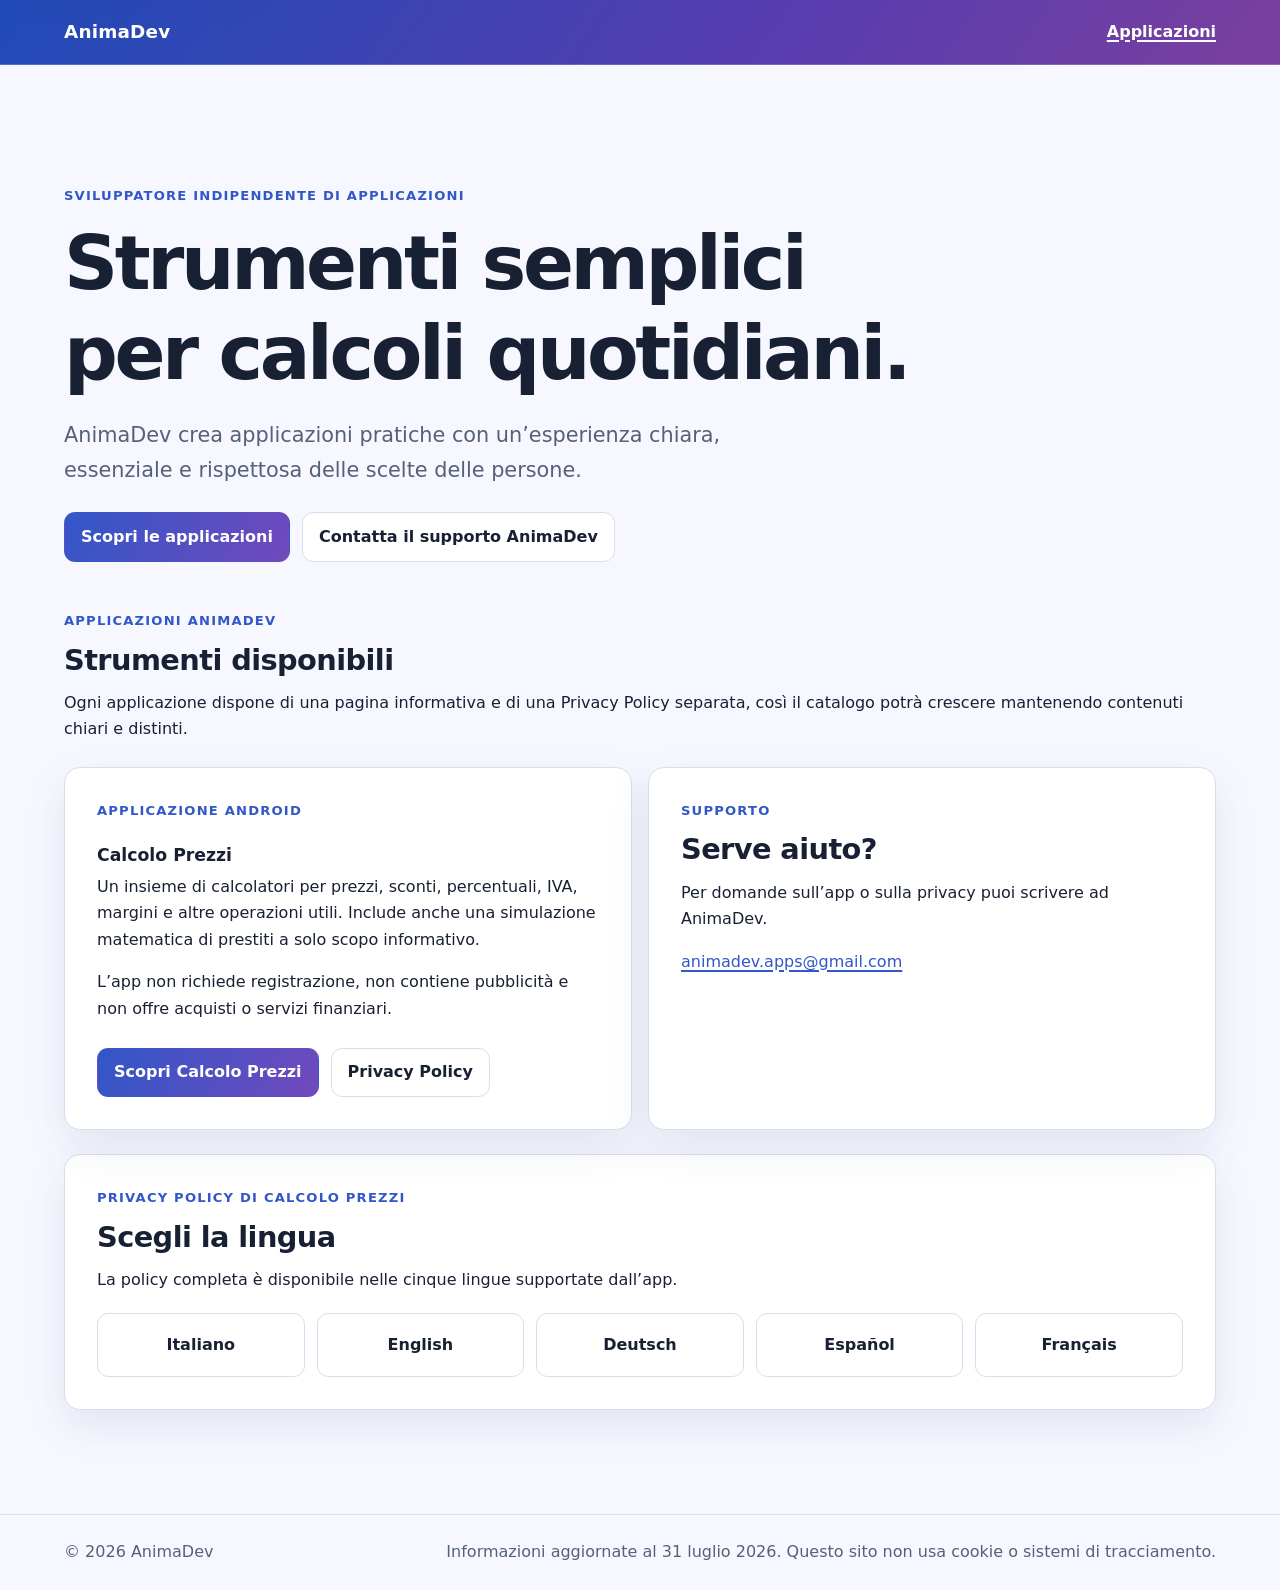
==== index.html @ 0bbbf78f "feat: add AnimaDev privacy site" ====
<!doctype html>
<html lang="it">
<head>
  <meta charset="utf-8">
  <meta name="viewport" content="width=device-width, initial-scale=1">
  <meta name="description" content="AnimaDev sviluppa applicazioni indipendenti, semplici e rispettose della privacy. Scopri Calcolo Prezzi e consulta la sua Privacy Policy.">
  <title>AnimaDev — Applicazioni indipendenti</title>
  <link rel="stylesheet" href="assets/styles.css">
</head>
<body>
  <a class="skip-link" href="#contenuto">Vai al contenuto principale</a>
  <header class="site-header">
    <div class="header-inner">
      <a class="brand" href="./" aria-current="page">AnimaDev</a>
      <a class="header-link" href="#applicazioni">Applicazioni</a>
    </div>
  </header>
  <main id="contenuto" class="main-layout">
    <section class="hero" aria-labelledby="titolo-home">
      <p class="eyebrow">Sviluppatore indipendente di applicazioni</p>
      <h1 id="titolo-home">Strumenti semplici per calcoli quotidiani.</h1>
      <p class="lede">AnimaDev crea applicazioni pratiche con un’esperienza chiara, essenziale e rispettosa delle scelte delle persone.</p>
      <div class="actions">
        <a class="button button-primary" href="#applicazioni">Scopri le applicazioni</a>
        <a class="button" href="mailto:animadev.apps@gmail.com">Contatta il supporto AnimaDev</a>
      </div>
    </section>

    <section id="applicazioni" aria-labelledby="apps-title">
      <p class="eyebrow">Applicazioni AnimaDev</p>
      <h2 id="apps-title">Strumenti disponibili</h2>
      <p>Ogni applicazione dispone di una pagina informativa e di una Privacy Policy separata, così il catalogo potrà crescere mantenendo contenuti chiari e distinti.</p>
      <div class="grid">
        <article class="card">
          <p class="eyebrow">Applicazione Android</p>
          <h3>Calcolo Prezzi</h3>
          <p>Un insieme di calcolatori per prezzi, sconti, percentuali, IVA, margini e altre operazioni utili. Include anche una simulazione matematica di prestiti a solo scopo informativo.</p>
          <p>L’app non richiede registrazione, non contiene pubblicità e non offre acquisti o servizi finanziari.</p>
          <div class="actions">
            <a class="button button-primary" href="apps/calcolo-prezzi/">Scopri Calcolo Prezzi</a>
            <a class="button" href="apps/calcolo-prezzi/privacy/">Privacy Policy</a>
          </div>
        </article>
        <aside class="card" aria-labelledby="support-title">
          <p class="eyebrow">Supporto</p>
          <h2 id="support-title">Serve aiuto?</h2>
          <p>Per domande sull’app o sulla privacy puoi scrivere ad AnimaDev.</p>
          <p><a href="mailto:animadev.apps@gmail.com">animadev.apps@gmail.com</a></p>
        </aside>
      </div>
    </section>

    <section class="card" aria-labelledby="languages-title">
      <p class="eyebrow">Privacy Policy di Calcolo Prezzi</p>
      <h2 id="languages-title">Scegli la lingua</h2>
      <p>La policy completa è disponibile nelle cinque lingue supportate dall’app.</p>
      <nav class="language-grid" aria-label="Lingue della Privacy Policy">
        <a href="apps/calcolo-prezzi/privacy/it/" lang="it">Italiano</a>
        <a href="apps/calcolo-prezzi/privacy/en/" lang="en">English</a>
        <a href="apps/calcolo-prezzi/privacy/de/" lang="de">Deutsch</a>
        <a href="apps/calcolo-prezzi/privacy/es/" lang="es">Español</a>
        <a href="apps/calcolo-prezzi/privacy/fr/" lang="fr">Français</a>
      </nav>
    </section>
  </main>
  <footer class="site-footer">
    <div class="footer-inner">
      <p>© 2026 AnimaDev</p>
      <p>Informazioni aggiornate al <time datetime="2026-07-31">31 luglio 2026</time>. Questo sito non usa cookie o sistemi di tracciamento.</p>
    </div>
  </footer>
</body>
</html>
---- assets/styles.css ----
:root {
  color-scheme: light dark;
  --bg: #f7f8ff;
  --surface: #ffffff;
  --surface-soft: #eef1ff;
  --text: #182033;
  --muted: #566078;
  --border: #d8def0;
  --primary: #3157c8;
  --primary-strong: #2444a6;
  --accent: #7149bd;
  --focus: #c64212;
  --shadow: 0 16px 42px rgba(42, 55, 112, 0.1);
  --radius: 1rem;
  --content: 72rem;
  --reading: 50rem;
}

* {
  box-sizing: border-box;
}

html {
  scroll-behavior: smooth;
  scroll-padding-top: 1rem;
}

body {
  min-width: 18rem;
  margin: 0;
  background: var(--bg);
  color: var(--text);
  font-family: system-ui, -apple-system, BlinkMacSystemFont, "Segoe UI", sans-serif;
  font-size: 1rem;
  line-height: 1.65;
}

a {
  color: var(--primary);
  text-decoration-thickness: 0.1em;
  text-underline-offset: 0.18em;
}

a:hover {
  color: var(--accent);
}

a:focus-visible,
button:focus-visible,
[tabindex]:focus-visible {
  border-radius: 0.2rem;
  outline: 0.2rem solid var(--focus);
  outline-offset: 0.2rem;
}

.skip-link {
  position: fixed;
  z-index: 100;
  top: 0.75rem;
  left: 0.75rem;
  padding: 0.65rem 0.9rem;
  border-radius: 0.5rem;
  background: var(--surface);
  color: var(--text);
  box-shadow: var(--shadow);
  transform: translateY(-180%);
}

.skip-link:focus {
  transform: translateY(0);
}

.site-header {
  border-bottom: 1px solid rgba(255, 255, 255, 0.2);
  background: linear-gradient(125deg, #204bb8 0%, #553db0 58%, #7a3f9f 100%);
  color: #fff;
}

.header-inner,
.main-layout,
.footer-inner {
  width: min(calc(100% - 2rem), var(--content));
  margin-inline: auto;
}

.header-inner {
  display: flex;
  align-items: center;
  justify-content: space-between;
  gap: 1rem;
  padding-block: 1.05rem;
}

.brand {
  color: #fff;
  font-size: 1.15rem;
  font-weight: 780;
  letter-spacing: 0.01em;
  text-decoration: none;
}

.header-link {
  color: #fff;
  font-weight: 650;
}

.header-link:hover {
  color: #fff;
}

.main-layout {
  padding-block: clamp(2rem, 6vw, 4.5rem);
}

.hero {
  max-width: 57rem;
  padding-block: clamp(1rem, 4vw, 3rem);
}

.eyebrow {
  margin: 0 0 0.7rem;
  color: var(--primary);
  font-size: 0.82rem;
  font-weight: 800;
  letter-spacing: 0.09em;
  text-transform: uppercase;
}

h1,
h2,
h3 {
  line-height: 1.2;
  text-wrap: balance;
}

h1 {
  max-width: 18ch;
  margin: 0;
  font-size: clamp(2.25rem, 8vw, 4.7rem);
  letter-spacing: -0.045em;
}

.policy h1,
.language-page h1 {
  max-width: 24ch;
  font-size: clamp(2rem, 7vw, 3.65rem);
}

h2 {
  margin: 0 0 0.8rem;
  font-size: clamp(1.35rem, 4vw, 1.8rem);
  letter-spacing: -0.02em;
}

h3 {
  margin: 1.5rem 0 0.5rem;
  font-size: 1.08rem;
}

p,
ul,
ol {
  margin-block: 0 1rem;
}

.lede {
  max-width: 43rem;
  margin-top: 1.25rem;
  color: var(--muted);
  font-size: clamp(1.1rem, 3vw, 1.3rem);
}

.actions,
.language-nav,
.language-grid {
  display: flex;
  flex-wrap: wrap;
  gap: 0.75rem;
}

.actions {
  margin-top: 1.6rem;
}

.button,
.language-nav a,
.language-grid a {
  display: inline-flex;
  min-height: 2.75rem;
  align-items: center;
  justify-content: center;
  padding: 0.65rem 1rem;
  border: 1px solid var(--border);
  border-radius: 0.7rem;
  background: var(--surface);
  color: var(--text);
  font-weight: 700;
  text-decoration: none;
}

.button-primary {
  border-color: transparent;
  background: linear-gradient(120deg, var(--primary), var(--accent));
  color: #fff;
}

.button-primary:hover {
  color: #fff;
  filter: brightness(1.08);
}

.language-nav {
  margin-block: 1.4rem 0;
}

.language-nav a[aria-current="page"] {
  border-color: var(--primary);
  background: var(--primary);
  color: #fff;
}

.grid {
  display: grid;
  grid-template-columns: repeat(2, minmax(0, 1fr));
  gap: 1rem;
  margin-block: 1.5rem;
}

.card,
.policy-section,
.toc,
.notice {
  border: 1px solid var(--border);
  border-radius: var(--radius);
  background: var(--surface);
  box-shadow: var(--shadow);
}

.card {
  padding: clamp(1.25rem, 4vw, 2rem);
}

.card p:last-child,
.policy-section > :last-child,
.toc > :last-child,
.notice > :last-child {
  margin-bottom: 0;
}

.language-grid {
  margin-top: 1.25rem;
}

.language-grid a {
  flex: 1 1 12rem;
  min-height: 4rem;
}

.language-grid a.recommended {
  border-color: var(--primary);
  background: var(--surface-soft);
}

.policy {
  max-width: var(--reading);
}

.policy-meta {
  display: flex;
  flex-wrap: wrap;
  gap: 0.5rem 1.5rem;
  margin-block: 1.25rem;
  color: var(--muted);
}

.policy-meta p {
  margin: 0;
}

.toc,
.notice,
.policy-section {
  padding: clamp(1.15rem, 4vw, 1.75rem);
  margin-block: 1rem;
}

.notice {
  border-left: 0.3rem solid var(--accent);
  background: var(--surface-soft);
}

.toc ol {
  columns: 2 15rem;
  padding-left: 1.3rem;
}

.toc li {
  margin-bottom: 0.35rem;
  break-inside: avoid;
}

.plain-list {
  padding-left: 1.25rem;
}

code {
  overflow-wrap: anywhere;
  color: inherit;
  font-family: ui-monospace, SFMono-Regular, Consolas, monospace;
  font-size: 0.91em;
}

.site-footer {
  margin-top: 2rem;
  border-top: 1px solid var(--border);
  color: var(--muted);
}

.footer-inner {
  display: flex;
  flex-wrap: wrap;
  justify-content: space-between;
  gap: 0.75rem 1.5rem;
  padding-block: 1.5rem;
}

.footer-inner p {
  margin: 0;
}

@media (max-width: 42rem) {
  .grid {
    grid-template-columns: 1fr;
  }

  .header-inner {
    align-items: flex-start;
    flex-direction: column;
  }

  .toc ol {
    columns: 1;
  }
}

@media (prefers-color-scheme: dark) {
  :root {
    --bg: #101321;
    --surface: #181d31;
    --surface-soft: #202641;
    --text: #f3f5ff;
    --muted: #b9c1d9;
    --border: #39425f;
    --primary: #9bb3ff;
    --primary-strong: #b4c4ff;
    --accent: #d3a8ff;
    --focus: #ffb15c;
    --shadow: 0 16px 42px rgba(0, 0, 0, 0.24);
  }

  .site-header {
    background: linear-gradient(125deg, #17378c 0%, #432f8e 58%, #622f80 100%);
  }
}

@media (prefers-reduced-motion: reduce) {
  *,
  *::before,
  *::after {
    scroll-behavior: auto !important;
    transition-duration: 0.01ms !important;
    animation-duration: 0.01ms !important;
    animation-iteration-count: 1 !important;
  }
}

@media print {
  :root {
    --bg: #fff;
    --surface: #fff;
    --text: #000;
    --muted: #333;
    --border: #bbb;
    --shadow: none;
  }

  body {
    font-size: 11pt;
  }

  .site-header,
  .site-footer,
  .skip-link,
  .language-nav,
  .actions {
    display: none;
  }

  .main-layout {
    width: 100%;
    padding: 0;
  }

  .policy-section,
  .toc,
  .notice {
    break-inside: avoid;
    box-shadow: none;
  }

  a {
    color: #000;
  }
}
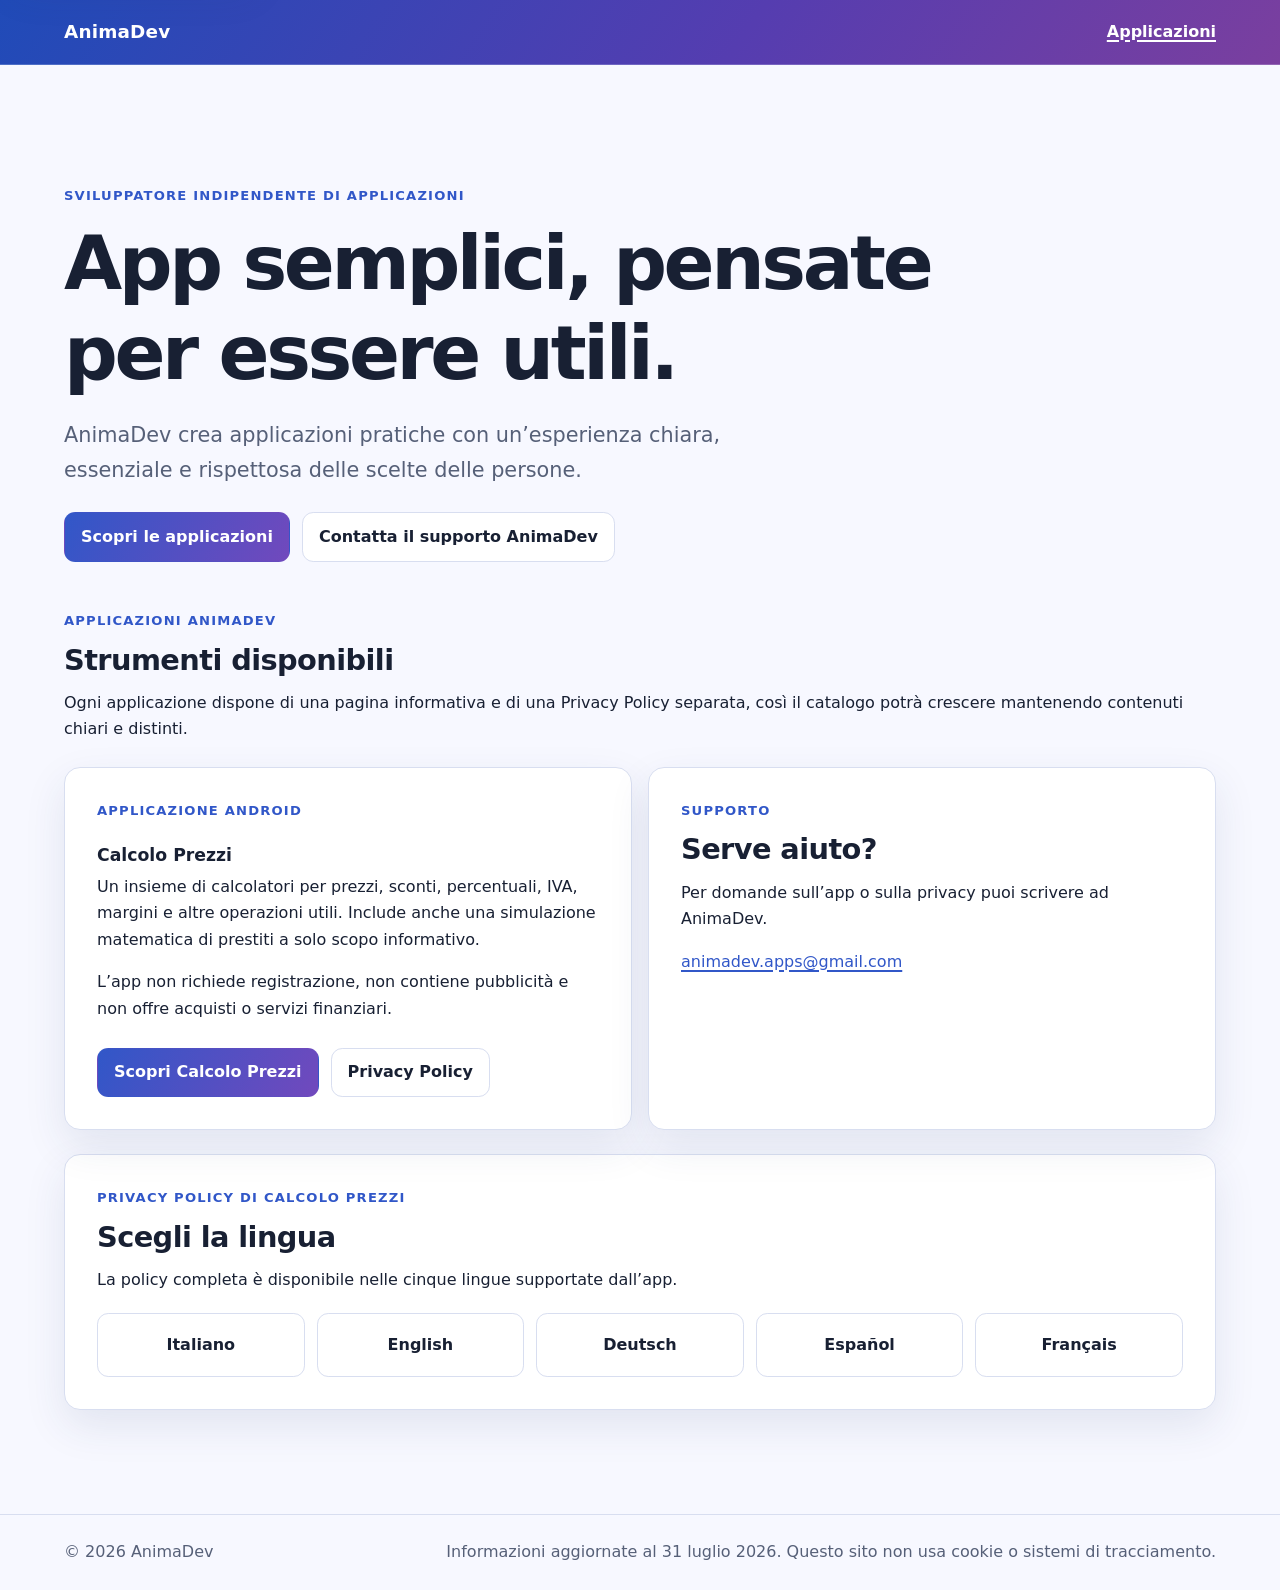
==== commit 0b8f2ec6: "docs: update active analytics privacy policy" ====
--- a/index.html
+++ b/index.html
@@ -18,7 +18,7 @@
   <main id="contenuto" class="main-layout">
     <section class="hero" aria-labelledby="titolo-home">
       <p class="eyebrow">Sviluppatore indipendente di applicazioni</p>
-      <h1 id="titolo-home">Strumenti semplici per calcoli quotidiani.</h1>
+      <h1 id="titolo-home">App semplici, pensate per essere utili.</h1>
       <p class="lede">AnimaDev crea applicazioni pratiche con un’esperienza chiara, essenziale e rispettosa delle scelte delle persone.</p>
       <div class="actions">
         <a class="button button-primary" href="#applicazioni">Scopri le applicazioni</a>
